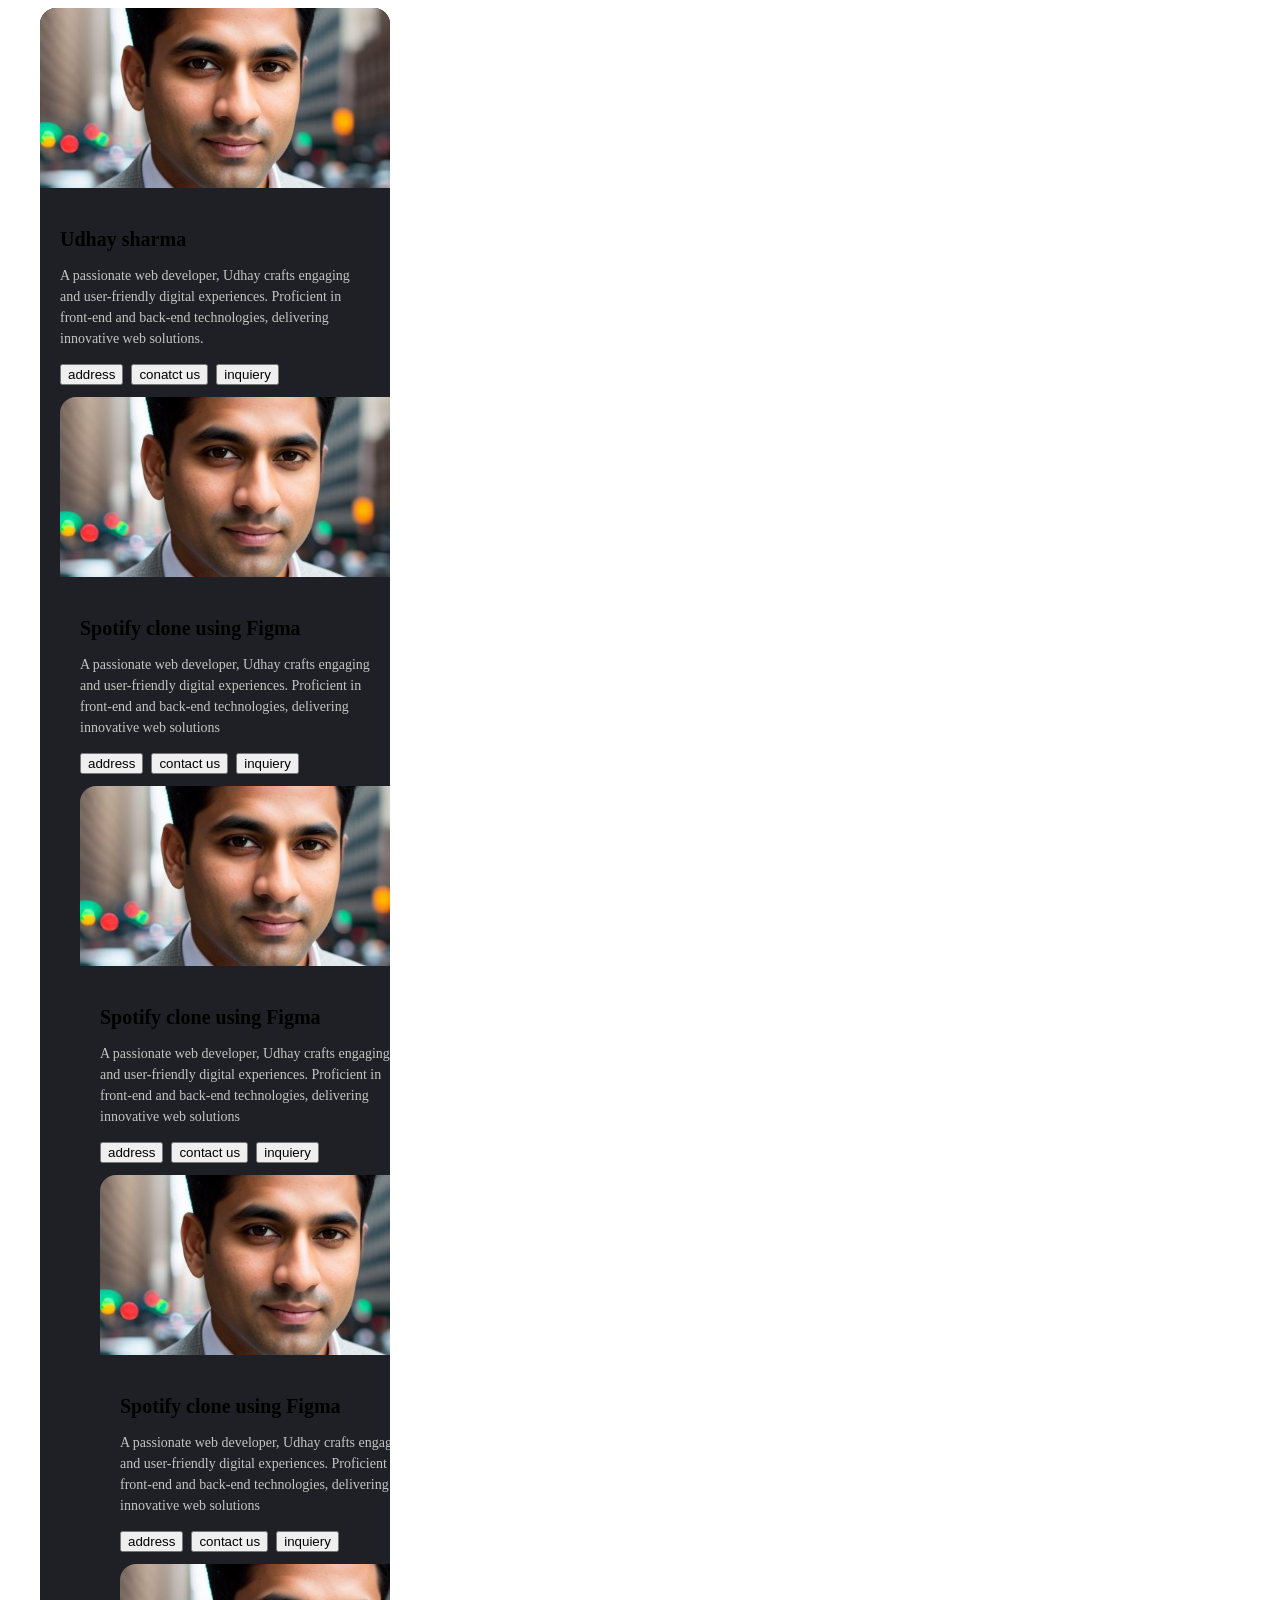
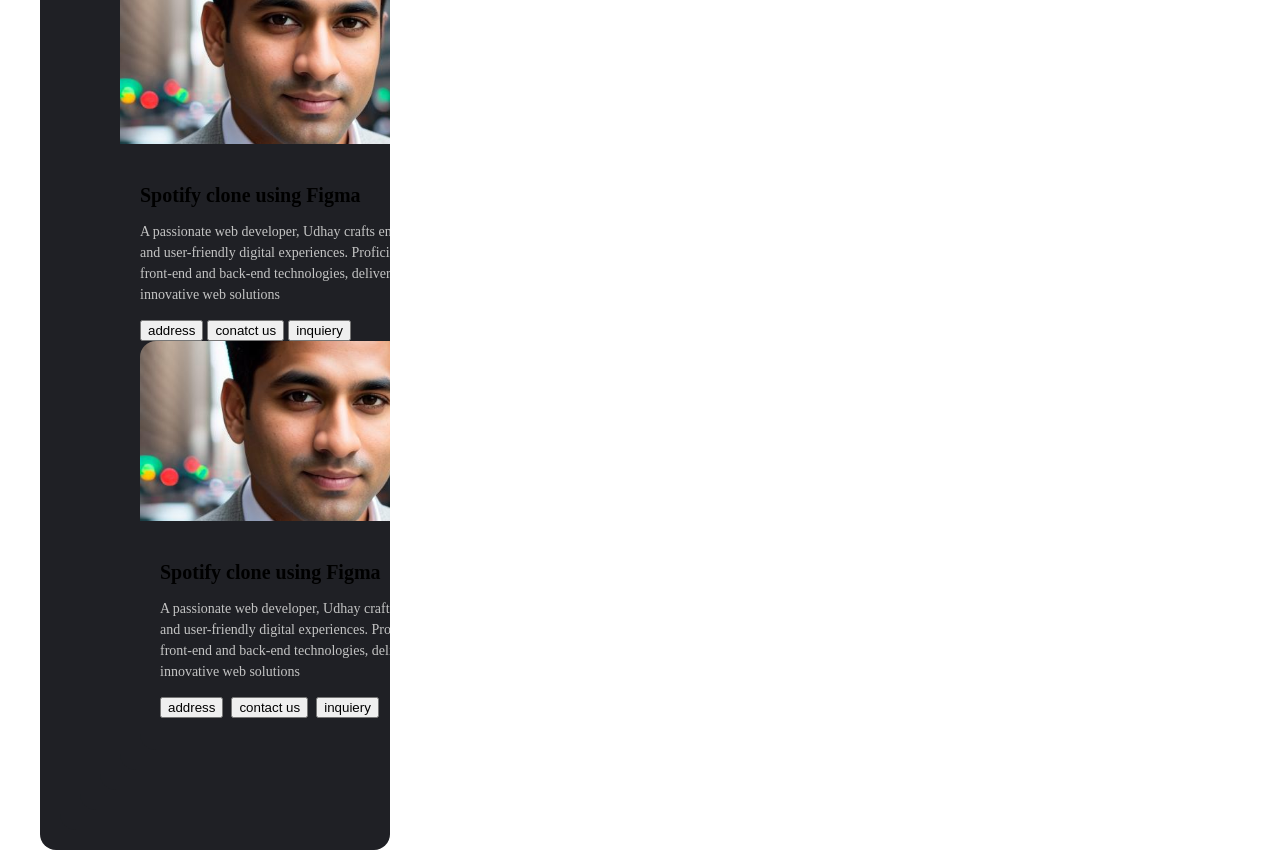
==== question3/index.html @ 5f6da2c5 "first commit" ====
<!DOCTYPE html>
<html lang="en">

<head>
  <meta charset="UTF-8">
  <meta name="viewport" content="width=device-width, initial-scale=1.0">
  <title>Document</title>
  <link rel="stylesheet" href="style.css">
</head>

<body>
  <div class="card-countainer">
    <div class="card">
      <img src="udhay.jpg" alt="Incident Response Platform">
      <div class="card-content">
        <h3>Udhay sharma</h3>
        <p> A passionate web developer, Udhay crafts engaging and user-friendly digital experiences. Proficient in
          front-end and back-end technologies, delivering innovative web solutions. </p>
        <div class="buttons">
          <button>address</button>
          <button>conatct us</button>
          <button>inquiery</button>


        </div>

        <div class="card">
          <img src="udhay.jpg" alt="Incident Response Platform">
          <div class="card-content">
            <h3>Spotify clone using Figma</h3>
            <p> A passionate web developer, Udhay crafts engaging and user-friendly digital experiences. Proficient in
              front-end and back-end technologies, delivering innovative web solutions</p>
            <div class="buttons">
              <button>address</button>
              <button>contact us</button>
              <button>inquiery</button>
            </div>

            <div class="card">
              <img src="udhay.jpg" alt="Incident Response Platform">
              <div class="card-content">
                <h3>Spotify clone using Figma</h3>
                <p> A passionate web developer, Udhay crafts engaging and user-friendly digital experiences. Proficient
                  in front-end and back-end technologies, delivering innovative web solutions</p>
                <div class="buttons">
                  <button>address</button>
                  <button>contact us</button>
                  <button>inquiery</button>
                </div>

                <div class="card">
                  <img src="udhay.jpg" alt="Incident Response Platform">
                  <div class="card-content">
                    <h3>Spotify clone using Figma</h3>
                    <p> A passionate web developer, Udhay crafts engaging and user-friendly digital experiences.
                      Proficient in front-end and back-end technologies, delivering innovative web solutions</p>
                    <div class="buttons">
                      <button>address</button>
                      <button>contact us</button>
                      <button>inquiery</button>
                    </div>

                    <div class="card">
                      <img src="udhay.jpg" alt="Incident Response Platform">
                      <div class="card-content">
                        <h3>Spotify clone using Figma</h3>
                        <p> A passionate web developer, Udhay crafts engaging and user-friendly digital experiences.
                          Proficient in front-end and back-end technologies, delivering innovative web solutions</p>
                        <div class="button">
                          <button>address</button>
                          <button>conatct us</button>
                          <button>inquiery</button>
                        </div>

                        <div class="card">
                          <img src="udhay.jpg" alt="Incident Response Platform">
                          <div class="card-content">
                            <h3>Spotify clone using Figma</h3>
                            <p> A passionate web developer, Udhay crafts engaging and user-friendly digital experiences.
                              Proficient in front-end and back-end technologies, delivering innovative web solutions</p>
                            <div class="buttons">
                              <button>address</button>
                              <button>contact us</button>
                              <button>inquiery</button>
                            </div>

                          </div>
</body>

</html>
---- question3/style.css ----
.card-countainer{
    display: flex;
    gap: 5rem;
    flex-wrap: wrap;
    padding-left: 2rem;
    
    

  }
  
  .card {
    background-color: #1f2025;
    border-radius: 16px;
    overflow: hidden;
    width: 350px;
    display: flex;
    flex-direction: column;
    
    
  }
  
  .card img {
    width: 100%;
    height: 180px;
    object-fit: cover;
  }
  
  .card-content {
    padding: 20px;
  }
  
  .card-content h3 {
    font-size: 20px;
    margin-bottom: 10px;
  }
  
  .card-content p {
    font-size: 14px;
    color: #c4c4c4;
    margin-bottom: 15px;
    line-height: 1.5;
  }
  
  
  .buttons {
    display: flex;
    flex-wrap: wrap;
    gap: 8px;
    margin-bottom: 12px;
  }
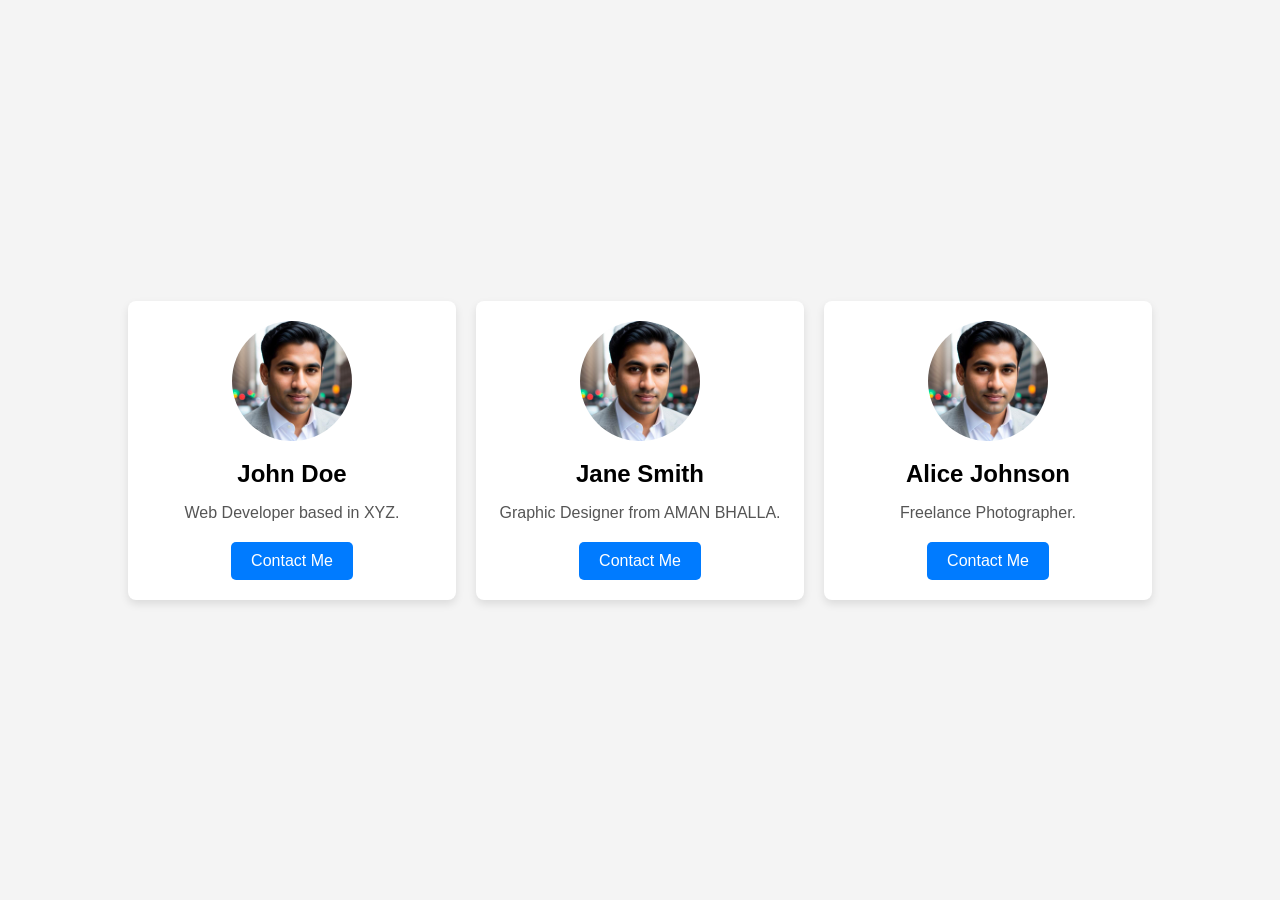
==== commit 711d177b: "updated" ====
--- a/question3/index.html
+++ b/question3/index.html
@@ -1,90 +1,31 @@
 <!DOCTYPE html>
 <html lang="en">
-
 <head>
   <meta charset="UTF-8">
   <meta name="viewport" content="width=device-width, initial-scale=1.0">
-  <title>Document</title>
+  <title>Responsive Card Layout</title>
   <link rel="stylesheet" href="style.css">
 </head>
-
 <body>
-  <div class="card-countainer">
+  <div class="card-container">
     <div class="card">
-      <img src="udhay.jpg" alt="Incident Response Platform">
-      <div class="card-content">
-        <h3>Udhay sharma</h3>
-        <p> A passionate web developer, Udhay crafts engaging and user-friendly digital experiences. Proficient in
-          front-end and back-end technologies, delivering innovative web solutions. </p>
-        <div class="buttons">
-          <button>address</button>
-          <button>conatct us</button>
-          <button>inquiery</button>
-
-
-        </div>
-
-        <div class="card">
-          <img src="udhay.jpg" alt="Incident Response Platform">
-          <div class="card-content">
-            <h3>Spotify clone using Figma</h3>
-            <p> A passionate web developer, Udhay crafts engaging and user-friendly digital experiences. Proficient in
-              front-end and back-end technologies, delivering innovative web solutions</p>
-            <div class="buttons">
-              <button>address</button>
-              <button>contact us</button>
-              <button>inquiery</button>
-            </div>
-
-            <div class="card">
-              <img src="udhay.jpg" alt="Incident Response Platform">
-              <div class="card-content">
-                <h3>Spotify clone using Figma</h3>
-                <p> A passionate web developer, Udhay crafts engaging and user-friendly digital experiences. Proficient
-                  in front-end and back-end technologies, delivering innovative web solutions</p>
-                <div class="buttons">
-                  <button>address</button>
-                  <button>contact us</button>
-                  <button>inquiery</button>
-                </div>
-
-                <div class="card">
-                  <img src="udhay.jpg" alt="Incident Response Platform">
-                  <div class="card-content">
-                    <h3>Spotify clone using Figma</h3>
-                    <p> A passionate web developer, Udhay crafts engaging and user-friendly digital experiences.
-                      Proficient in front-end and back-end technologies, delivering innovative web solutions</p>
-                    <div class="buttons">
-                      <button>address</button>
-                      <button>contact us</button>
-                      <button>inquiery</button>
-                    </div>
-
-                    <div class="card">
-                      <img src="udhay.jpg" alt="Incident Response Platform">
-                      <div class="card-content">
-                        <h3>Spotify clone using Figma</h3>
-                        <p> A passionate web developer, Udhay crafts engaging and user-friendly digital experiences.
-                          Proficient in front-end and back-end technologies, delivering innovative web solutions</p>
-                        <div class="button">
-                          <button>address</button>
-                          <button>conatct us</button>
-                          <button>inquiery</button>
-                        </div>
-
-                        <div class="card">
-                          <img src="udhay.jpg" alt="Incident Response Platform">
-                          <div class="card-content">
-                            <h3>Spotify clone using Figma</h3>
-                            <p> A passionate web developer, Udhay crafts engaging and user-friendly digital experiences.
-                              Proficient in front-end and back-end technologies, delivering innovative web solutions</p>
-                            <div class="buttons">
-                              <button>address</button>
-                              <button>contact us</button>
-                              <button>inquiery</button>
-                            </div>
-
-                          </div>
+      <img src="udhay.jpg" alt="Profile Picture" class="profile-img">
+      <h2 class="name">John Doe</h2>
+      <p class="bio">Web Developer based in XYZ.</p>
+      <button class="cta-button">Contact Me</button>
+    </div>
+    <div class="card">
+      <img src="udhay.jpg" alt="Profile Picture" class="profile-img">
+      <h2 class="name">Jane Smith</h2>
+      <p class="bio">Graphic Designer from AMAN BHALLA.</p>
+      <button class="cta-button">Contact Me</button>
+    </div>
+    <div class="card">
+      <img src="udhay.jpg" alt="Profile Picture" class="profile-img">
+      <h2 class="name">Alice Johnson</h2>
+      <p class="bio">Freelance Photographer.</p>
+      <button class="cta-button">Contact Me</button>
+    </div>
+  </div>
 </body>
-
-</html>+</html>
--- a/question3/style.css
+++ b/question3/style.css
@@ -1,57 +1,67 @@
-.card-countainer{
-    display: flex;
-    gap: 5rem;
-    flex-wrap: wrap;
-    padding-left: 2rem;
-    
-    
+/* General Styles */
+body {
+  font-family: Arial, sans-serif;
+  margin: 0;
+  padding: 0;
+  display: flex;
+  justify-content: center;
+  align-items: center;
+  height: 100vh;
+  background-color: #f4f4f4;
+}
 
-  }
-  
-  .card {
-    background-color: #1f2025;
-    border-radius: 16px;
-    overflow: hidden;
-    width: 350px;
-    display: flex;
-    flex-direction: column;
-    
-    
-  }
-  
-  .card img {
-    width: 100%;
-    height: 180px;
-    object-fit: cover;
-  }
-  
-  .card-content {
-    padding: 20px;
-  }
-  
-  .card-content h3 {
-    font-size: 20px;
-    margin-bottom: 10px;
-  }
-  
-  .card-content p {
-    font-size: 14px;
-    color: #c4c4c4;
-    margin-bottom: 15px;
-    line-height: 1.5;
-  }
-  
-  
-  .buttons {
-    display: flex;
-    flex-wrap: wrap;
-    gap: 8px;
-    margin-bottom: 12px;
-  }
-  
-  
-  
-  
+.card-container {
+  display: grid;
+  grid-template-columns: repeat(3, 1fr);
+  gap: 20px;
+  width: 80%;
+  max-width: 1200px;
+}
+
+.card {
+  background-color: white;
+  border-radius: 8px;
+  box-shadow: 0 4px 8px rgba(0, 0, 0, 0.1);
+  padding: 20px;
+  text-align: center;
+  transition: transform 0.3s;
+}
+
+.card:hover {
+  transform: translateY(-10px);
+}
+
+.profile-img {
+  border-radius: 50%;
+  width: 120px;
+  height: 120px;
+  object-fit: cover;
+}
+
+.name {
+  font-size: 1.5rem;
+  margin: 15px 0;
+}
+
+.bio {
+  font-size: 1rem;
+  color: #555;
+  margin-bottom: 20px;
+}
+
+.cta-button {
+  padding: 10px 20px;
+  background-color: #007bff;
+  color: white;
+  border: none;
+  border-radius: 5px;
+  cursor: pointer;
+  font-size: 1rem;
+  transition: background-color 0.3s;
+}
+
+.cta-button:hover {
+  background-color: #0056b3;
+}
 
 
-  
